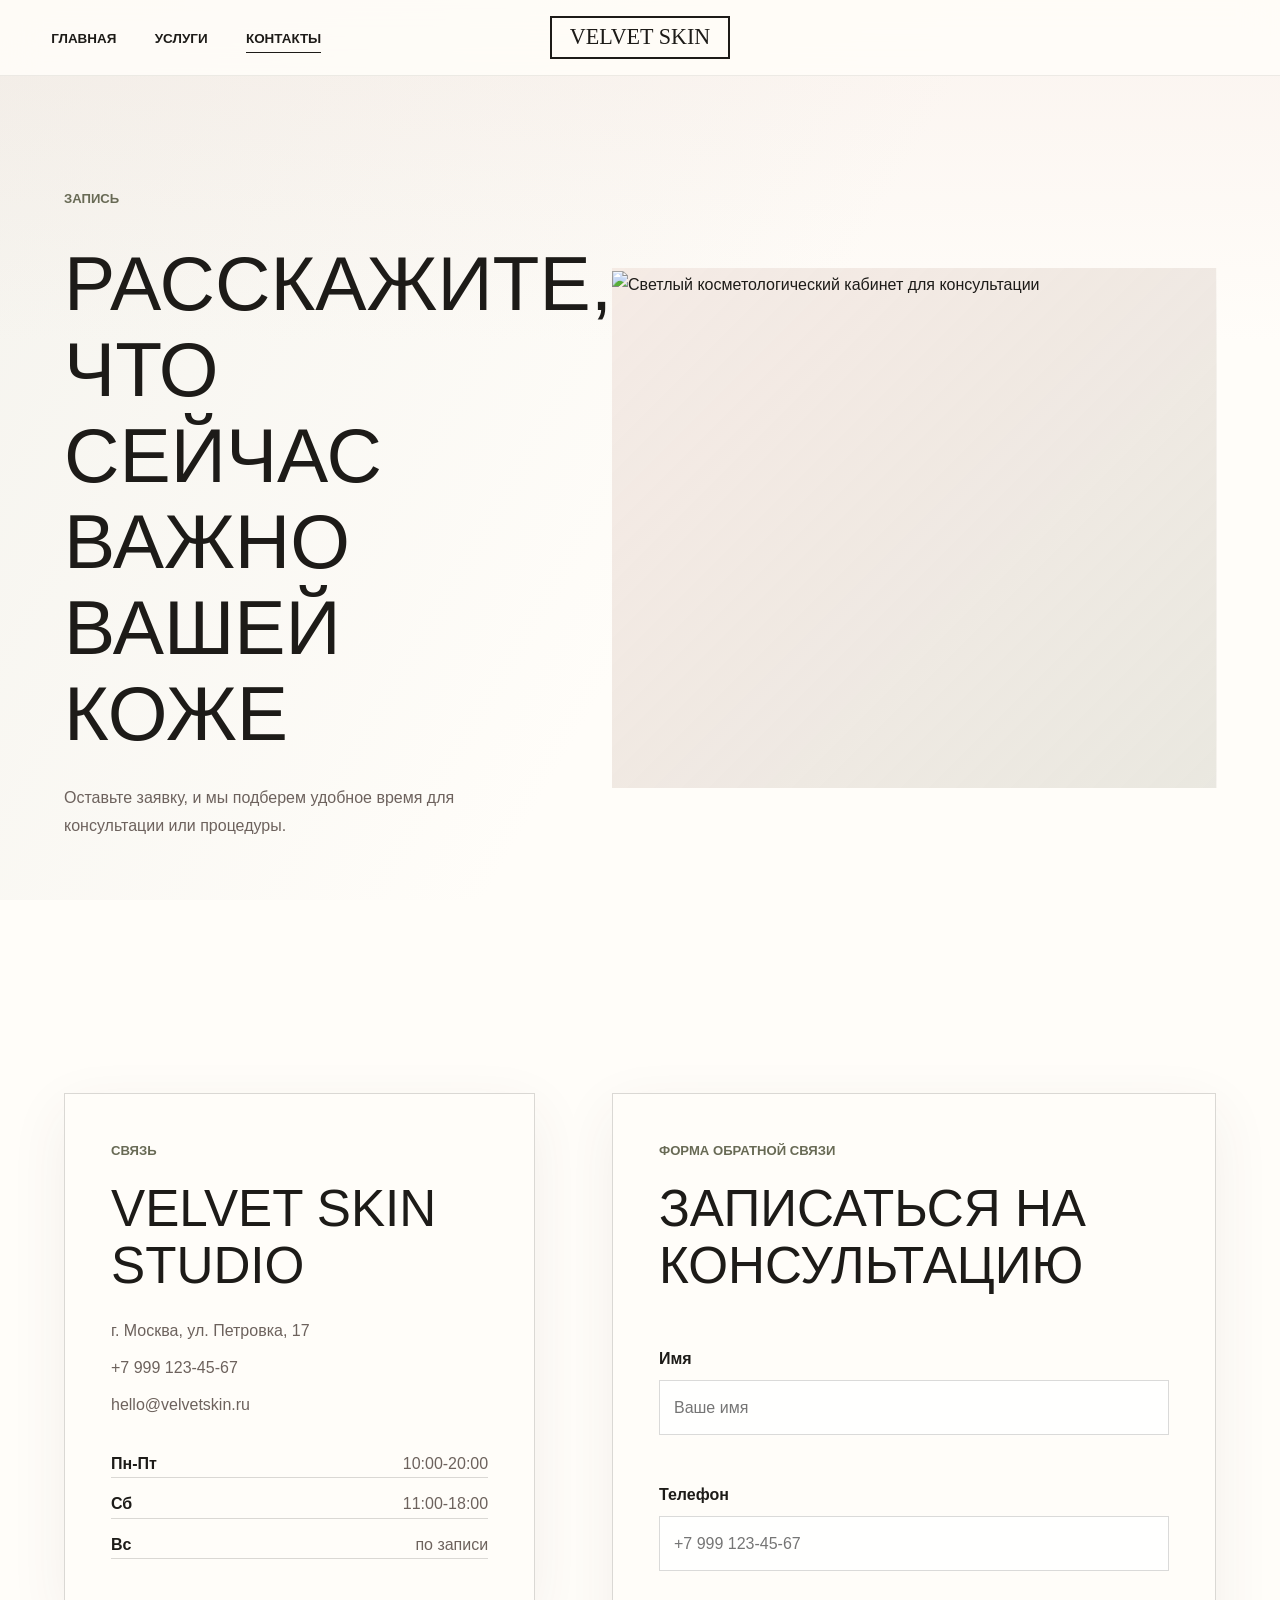
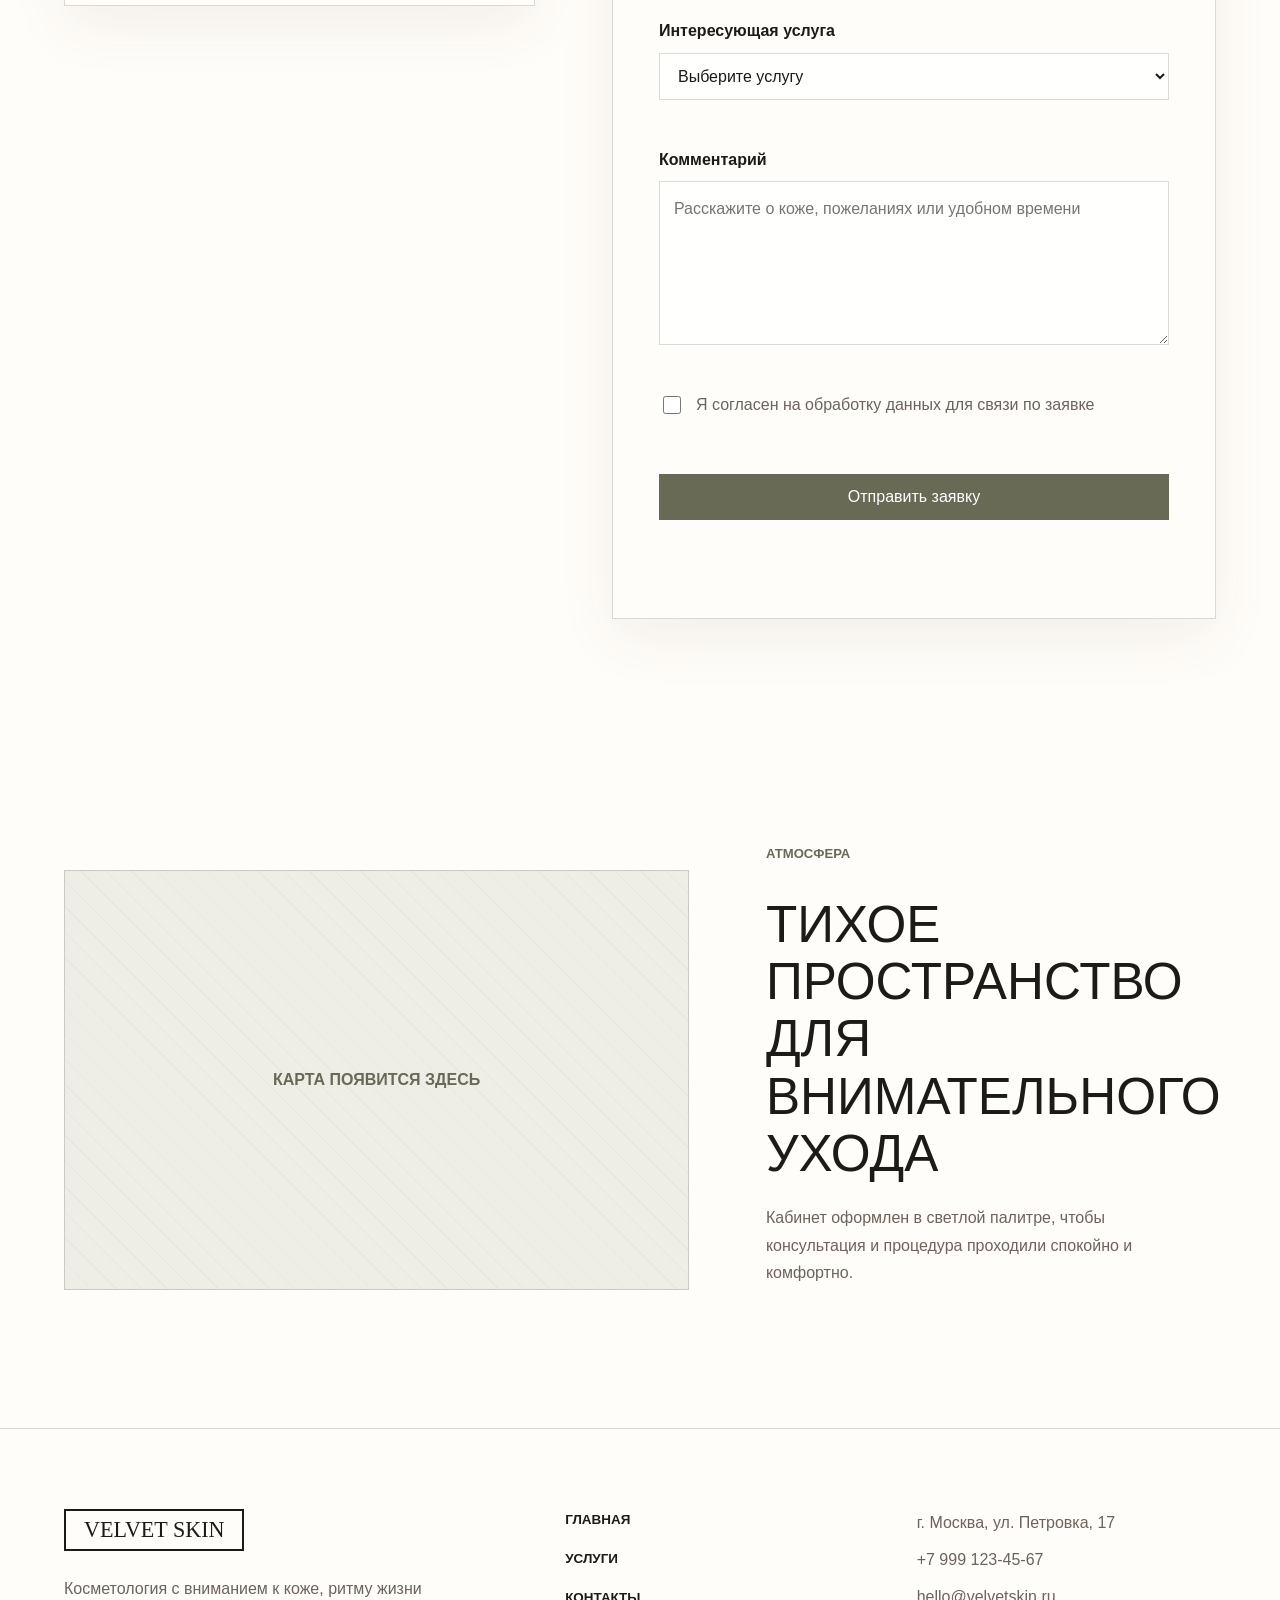
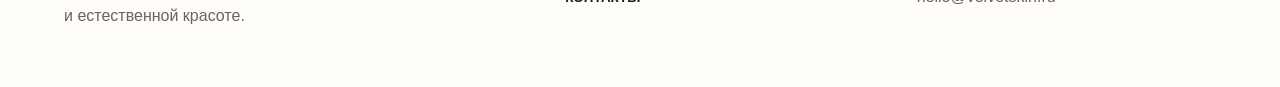
==== contacts.html @ 9fbb068e "Add files via upload" ====
<!DOCTYPE html>
<html lang="ru">
<head>
  <meta charset="UTF-8">
  <meta name="viewport" content="width=device-width, initial-scale=1.0">
  <meta name="description" content="Контакты косметолога Velvet Skin: запись на консультацию, адрес, телефон и форма обратной связи.">
  <link rel="stylesheet" href="css/style.css">
  <title>Контакты | Velvet Skin</title>
</head>
<body>
  <header class="site-header">
    <a class="logo" href="index.html" aria-label="Velvet Skin, главная страница">Velvet Skin</a>

    <button class="nav-toggle" type="button" aria-label="Открыть меню" aria-expanded="false" aria-controls="site-nav" data-nav-toggle>
      <span></span>
      <span></span>
      <span></span>
    </button>

    <nav class="site-nav" id="site-nav" aria-label="Основная навигация" data-nav>
      <ul>
        <li><a href="index.html">Главная</a></li>
        <li><a href="services.html">Услуги</a></li>
        <li><a href="contacts.html" aria-current="page">Контакты</a></li>
      </ul>
    </nav>
  </header>

  <main>
    <section class="page-hero contacts-hero" aria-labelledby="contacts-title">
      <div class="page-hero-copy" data-reveal>
        <p class="section-kicker">Запись</p>
        <h1 id="contacts-title">Расскажите, что сейчас важно вашей коже</h1>
        <p>Оставьте заявку, и мы подберем удобное время для консультации или процедуры.</p>
      </div>
      <div class="page-hero-media parallax-frame" data-parallax>
        <img src="https://images.unsplash.com/photo-1607008829749-c0f284a49828?auto=format&fit=crop&w=1500&q=85" alt="Светлый косметологический кабинет для консультации">
      </div>
    </section>

    <section class="contact-section" aria-labelledby="contact-form-title">
      <div class="contact-details" data-reveal>
        <p class="section-kicker">Связь</p>
        <h2>Velvet Skin Studio</h2>
        <address>
          <span>г. Москва, ул. Петровка, 17</span>
          <a href="tel:+79991234567">+7 999 123-45-67</a>
          <a href="mailto:hello@velvetskin.ru">hello@velvetskin.ru</a>
        </address>
        <dl class="schedule-list">
          <div>
            <dt>Пн-Пт</dt>
            <dd>10:00-20:00</dd>
          </div>
          <div>
            <dt>Сб</dt>
            <dd>11:00-18:00</dd>
          </div>
          <div>
            <dt>Вс</dt>
            <dd>по записи</dd>
          </div>
        </dl>
      </div>

      <form class="contact-form" id="contact-form" action="#" method="post" novalidate data-contact-form>
        <div class="form-heading">
          <p class="section-kicker">Форма обратной связи</p>
          <h2 id="contact-form-title">Записаться на консультацию</h2>
        </div>

        <div class="form-field">
          <label for="name">Имя</label>
          <input type="text" id="name" name="name" autocomplete="name" required minlength="2" placeholder="Ваше имя">
          <span class="form-error" data-error-for="name"></span>
        </div>

        <div class="form-field">
          <label for="phone">Телефон</label>
          <input type="tel" id="phone" name="phone" autocomplete="tel" required placeholder="+7 999 123-45-67">
          <span class="form-error" data-error-for="phone"></span>
        </div>

        <div class="form-field">
          <label for="service">Интересующая услуга</label>
          <select id="service" name="service" required>
            <option value="">Выберите услугу</option>
            <option value="cleansing">Атравматичная чистка</option>
            <option value="hydration">Увлажняющий уход</option>
            <option value="barrier">Восстановление барьера</option>
            <option value="anti-age">Антивозрастная программа</option>
            <option value="consultation">Нужна консультация</option>
          </select>
          <span class="form-error" data-error-for="service"></span>
        </div>

        <div class="form-field">
          <label for="message">Комментарий</label>
          <textarea id="message" name="message" rows="5" placeholder="Расскажите о коже, пожеланиях или удобном времени"></textarea>
          <span class="form-error" data-error-for="message"></span>
        </div>

        <label class="form-consent" for="consent">
          <input type="checkbox" id="consent" name="consent" required>
          <span>Я согласен на обработку данных для связи по заявке</span>
        </label>
        <span class="form-error" data-error-for="consent"></span>

        <button class="button button-primary" type="submit">Отправить заявку</button>
        <p class="form-status" aria-live="polite" data-form-status></p>
      </form>
    </section>

    <section class="studio-location layered-section" aria-labelledby="location-title">
      <div class="location-map" aria-label="Зона карты">
        <p>Карта появится здесь</p>
      </div>
      <div class="location-copy" data-reveal>
        <p class="section-kicker">Атмосфера</p>
        <h2 id="location-title">Тихое пространство для внимательного ухода</h2>
        <p>Кабинет оформлен в светлой палитре, чтобы консультация и процедура проходили спокойно и комфортно.</p>
      </div>
    </section>
  </main>

  <footer class="site-footer">
    <div class="footer-brand">
      <a class="logo" href="index.html">Velvet Skin</a>
      <p>Косметология с вниманием к коже, ритму жизни и естественной красоте.</p>
    </div>
    <nav class="footer-nav" aria-label="Навигация в подвале">
      <a href="index.html">Главная</a>
      <a href="services.html">Услуги</a>
      <a href="contacts.html">Контакты</a>
    </nav>
    <address class="footer-contacts">
      <span>г. Москва, ул. Петровка, 17</span>
      <a href="tel:+79991234567">+7 999 123-45-67</a>
      <a href="mailto:hello@velvetskin.ru">hello@velvetskin.ru</a>
    </address>
  </footer>
  <script src="js/script.js" defer></script>
</body>
</html>
---- css/style.css ----
:root {
  --color-cream: #fbf7f2;
  --color-ivory: #fffdf9;
  --color-powder: #ead2cb;
  --color-blush: #d9aaa4;
  --color-mist: #d9d9cf;
  --color-sage: #686a55;
  --color-graphite: #1d1b18;
  --color-muted: #6d625d;
  --color-line: rgba(29, 27, 24, 0.16);
  --shadow-soft: 0 24px 80px rgba(78, 58, 50, 0.12);
  --max-width: 1180px;
  --section-space: 112px;
  --ease: cubic-bezier(0.22, 1, 0.36, 1);
}

* {
  box-sizing: border-box;
}

html {
  scroll-behavior: smooth;
}

body {
  margin: 0;
  color: var(--color-graphite);
  background: var(--color-ivory);
  font-family: "Inter", "Segoe UI", Arial, sans-serif;
  line-height: 1.7;
  text-rendering: optimizeLegibility;
}

body::before {
  content: "";
  position: fixed;
  inset: 0;
  z-index: -2;
  background:
    linear-gradient(180deg, rgba(234, 210, 203, 0.22), transparent 38%),
    linear-gradient(120deg, rgba(217, 217, 207, 0.28), transparent 56%),
    var(--color-ivory);
}

img {
  display: block;
  width: 100%;
  height: 100%;
  object-fit: cover;
}

a {
  color: inherit;
  text-decoration: none;
}

button,
input,
select,
textarea {
  font: inherit;
}

.site-header {
  position: sticky;
  top: 0;
  z-index: 50;
  display: grid;
  grid-template-columns: 1fr auto 1fr;
  align-items: center;
  min-height: 76px;
  padding: 0 clamp(18px, 4vw, 58px);
  background: rgba(255, 253, 249, 0.88);
  border-bottom: 1px solid rgba(29, 27, 24, 0.08);
  backdrop-filter: blur(18px);
}

.logo {
  justify-self: center;
  display: inline-flex;
  align-items: center;
  justify-content: center;
  min-width: 154px;
  padding: 8px 18px;
  border: 2px solid var(--color-graphite);
  color: var(--color-graphite);
  font-family: Georgia, "Times New Roman", serif;
  font-size: 1.38rem;
  line-height: 1;
  text-transform: uppercase;
  letter-spacing: 0;
}

.site-header > .logo {
  grid-column: 2;
}

.site-nav {
  grid-column: 1;
  grid-row: 1;
}

.site-nav ul {
  display: flex;
  align-items: center;
  gap: clamp(18px, 3vw, 42px);
  margin: 0;
  padding: 0;
  list-style: none;
}

.site-nav a,
.footer-nav a {
  position: relative;
  font-size: 0.84rem;
  font-weight: 600;
  text-transform: uppercase;
  letter-spacing: 0;
}

.site-nav a::after,
.footer-nav a::after {
  content: "";
  position: absolute;
  left: 0;
  right: 0;
  bottom: -7px;
  height: 1px;
  background: currentColor;
  transform: scaleX(0);
  transform-origin: right;
  transition: transform 240ms var(--ease);
}

.site-nav a:hover::after,
.site-nav a:focus-visible::after,
.site-nav a[aria-current="page"]::after,
.footer-nav a:hover::after,
.footer-nav a:focus-visible::after {
  transform: scaleX(1);
  transform-origin: left;
}

.nav-toggle {
  display: none;
  justify-self: end;
  width: 44px;
  height: 44px;
  padding: 0;
  border: 1px solid var(--color-line);
  border-radius: 50%;
  background: rgba(255, 253, 249, 0.86);
  cursor: pointer;
}

.nav-toggle span {
  display: block;
  width: 18px;
  height: 1px;
  margin: 5px auto;
  background: var(--color-graphite);
  transition: transform 220ms var(--ease), opacity 220ms var(--ease);
}

.nav-toggle.is-open span:nth-child(1) {
  transform: translateY(6px) rotate(45deg);
}

.nav-toggle.is-open span:nth-child(2) {
  opacity: 0;
}

.nav-toggle.is-open span:nth-child(3) {
  transform: translateY(-6px) rotate(-45deg);
}

main {
  overflow: clip;
}

section {
  position: relative;
  padding: var(--section-space) clamp(20px, 5vw, 72px);
}

.hero,
.page-hero,
.slider-section,
.featured-services,
.care-tips,
.service-filter-section,
.contact-section,
.three-section,
.ritual-section,
.studio-location,
.philosophy {
  max-width: calc(var(--max-width) + 144px);
  margin-inline: auto;
}

.hero {
  display: grid;
  grid-template-columns: minmax(0, 1.15fr) minmax(320px, 0.85fr);
  align-items: center;
  min-height: calc(100vh - 76px);
  gap: clamp(24px, 5vw, 72px);
  padding-top: 72px;
}

.hero-media {
  min-height: 620px;
}

.hero-content {
  max-width: 560px;
  margin-left: -120px;
  padding: 52px 0 52px 64px;
  background: linear-gradient(90deg, rgba(255, 253, 249, 0.9), rgba(255, 253, 249, 0.62));
}

.section-kicker {
  margin: 0 0 18px;
  color: var(--color-sage);
  font-size: 0.82rem;
  font-weight: 700;
  text-transform: uppercase;
  letter-spacing: 0;
}

h1,
h2,
h3,
p {
  margin-top: 0;
}

h1,
h2 {
  font-weight: 400;
  line-height: 1.12;
  text-transform: uppercase;
  letter-spacing: 0;
}

h1 {
  margin-bottom: 28px;
  font-size: clamp(2.5rem, 6vw, 5.5rem);
}

h2 {
  margin-bottom: 22px;
  font-size: clamp(2rem, 4vw, 3.65rem);
}

h3 {
  margin-bottom: 14px;
  font-size: clamp(1.25rem, 2vw, 1.8rem);
  font-weight: 400;
  line-height: 1.25;
}

p {
  color: var(--color-muted);
}

.hero-content p:not(.section-kicker),
.page-hero-copy p,
.three-copy p,
.ritual-copy p,
.location-copy p {
  max-width: 48ch;
  margin-bottom: 30px;
}

.button,
.slider-button,
.service-tabs button,
.contact-form button {
  display: inline-flex;
  align-items: center;
  justify-content: center;
  min-height: 46px;
  padding: 0 28px;
  border: 1px solid var(--color-graphite);
  background: transparent;
  color: var(--color-graphite);
  cursor: pointer;
  transition:
    background-color 220ms var(--ease),
    color 220ms var(--ease),
    border-color 220ms var(--ease),
    transform 220ms var(--ease);
}

.button:hover,
.slider-button:hover,
.service-tabs button:hover,
.contact-form button:hover {
  transform: translateY(-2px);
}

.button-primary,
.contact-form button {
  border-color: var(--color-sage);
  background: var(--color-sage);
  color: #fff;
}

.button-primary:hover,
.contact-form button:hover {
  background: var(--color-graphite);
  border-color: var(--color-graphite);
}

.button-outline:hover,
.slider-button:hover,
.service-tabs button:hover,
.service-tabs button[aria-selected="true"] {
  background: var(--color-graphite);
  color: #fff;
}

.parallax-frame {
  position: relative;
  overflow: hidden;
  background:
    linear-gradient(135deg, rgba(234, 210, 203, 0.34), rgba(217, 217, 207, 0.5)),
    var(--color-cream);
  box-shadow: var(--shadow-soft);
}

.parallax-frame::after {
  content: "";
  position: absolute;
  inset: 0;
  background: linear-gradient(115deg, transparent 18%, rgba(255, 255, 255, 0.32) 45%, transparent 72%);
  opacity: 0;
  transform: translateX(-36%);
  transition: opacity 320ms var(--ease), transform 700ms var(--ease);
  pointer-events: none;
}

.parallax-frame:hover::after {
  opacity: 1;
  transform: translateX(36%);
}

.parallax-frame img {
  min-height: 112%;
  transform: translateY(var(--parallax-y, 0));
  transition: transform 120ms linear;
}

.section-heading {
  max-width: 760px;
  margin: 0 auto 72px;
  text-align: center;
}

.home-slider {
  position: relative;
  display: grid;
  gap: 28px;
}

.slide {
  display: none;
  grid-template-columns: minmax(280px, 0.75fr) minmax(0, 1.25fr);
  align-items: center;
  gap: clamp(32px, 7vw, 104px);
  min-height: 520px;
}

.slide.is-active {
  display: grid;
  animation: fadeUp 700ms var(--ease) both;
}

.slide-copy {
  max-width: 420px;
  justify-self: end;
}

.slide-media {
  min-height: 520px;
}

.slider-controls {
  display: flex;
  justify-content: center;
  gap: 14px;
}

.philosophy {
  --layer-progress: 0;
  display: grid;
  grid-template-columns: 1fr 0.8fr;
  gap: clamp(32px, 7vw, 110px);
  align-items: end;
  max-width: none;
  margin-top: 36px;
  background: var(--color-mist);
  overflow: hidden;
}

.philosophy::before {
  content: "";
  position: absolute;
  inset: 0;
  background:
    linear-gradient(90deg, rgba(255, 253, 249, 0.2), transparent 38%),
    linear-gradient(135deg, transparent 0 42%, rgba(234, 210, 203, 0.34) 42% 58%, transparent 58%);
  opacity: calc(0.18 + var(--layer-progress) * 0.46);
  transform: translateY(calc(var(--layer-progress) * -34px));
  pointer-events: none;
}

.philosophy.layered-section {
  z-index: 1;
  min-height: 64vh;
  padding-bottom: 160px;
}

.philosophy-copy {
  position: relative;
  max-width: 680px;
  margin-left: auto;
  --reveal-visible-y: calc(var(--layer-progress, 0) * -20px);
}

.philosophy-note {
  position: relative;
  max-width: 430px;
  padding: 34px;
  background: rgba(255, 253, 249, 0.7);
  border: 1px solid rgba(29, 27, 24, 0.1);
  --reveal-visible-y: calc(var(--layer-progress, 0) * 18px);
}

.featured-services {
  z-index: 2;
  max-width: calc(var(--max-width) + 64px);
  margin-top: -96px;
  background: var(--color-ivory);
  border: 1px solid rgba(29, 27, 24, 0.08);
  box-shadow: 0 -24px 70px rgba(78, 58, 50, 0.08);
}

.section-layer {
  z-index: 2;
}

.service-preview-grid,
.tips-grid,
.services-grid {
  display: grid;
  grid-template-columns: repeat(3, minmax(0, 1fr));
  gap: 22px;
}

.service-card,
.tip-card {
  position: relative;
  overflow: hidden;
  min-height: 280px;
  padding: clamp(24px, 4vw, 38px);
  background: rgba(255, 253, 249, 0.78);
  border: 1px solid var(--color-line);
  box-shadow: 0 18px 48px rgba(78, 58, 50, 0.06);
  transition:
    transform 260ms var(--ease),
    border-color 260ms var(--ease),
    box-shadow 260ms var(--ease);
}

.service-card::before,
.tip-card::before {
  content: "";
  position: absolute;
  inset: 0 0 auto;
  height: 3px;
  background: linear-gradient(90deg, var(--color-powder), var(--color-sage));
  transform: scaleX(0);
  transform-origin: left;
  transition: transform 320ms var(--ease);
}

.service-card:hover,
.tip-card:hover {
  --reveal-visible-y: -8px;
  border-color: rgba(104, 106, 85, 0.42);
  box-shadow: 0 26px 64px rgba(78, 58, 50, 0.13);
}

.service-card:hover::before,
.tip-card:hover::before {
  transform: scaleX(1);
}

.service-card a {
  display: inline-flex;
  margin-top: 18px;
  border-bottom: 1px solid currentColor;
  color: var(--color-sage);
  font-weight: 700;
}

.three-section {
  display: grid;
  grid-template-columns: minmax(260px, 0.78fr) minmax(320px, 1fr);
  gap: clamp(28px, 6vw, 88px);
  align-items: center;
  background: linear-gradient(90deg, rgba(234, 210, 203, 0.32), rgba(255, 253, 249, 0));
}

.three-stage {
  position: relative;
  overflow: hidden;
  min-height: 480px;
  display: grid;
  place-items: center;
  border: 1px solid rgba(29, 27, 24, 0.12);
  background:
    radial-gradient(circle at 38% 28%, rgba(255, 255, 255, 0.92), transparent 26%),
    linear-gradient(145deg, rgba(234, 210, 203, 0.72), rgba(217, 217, 207, 0.72));
  box-shadow: var(--shadow-soft);
  animation: softFloat 7s var(--ease) infinite alternate;
}

.three-stage canvas {
  position: absolute;
  inset: 0;
  width: 100% !important;
  height: 100% !important;
}

.three-stage.is-three-ready .three-fallback {
  opacity: 0;
  visibility: hidden;
  transform: translateY(16px);
}

.three-fallback {
  position: relative;
  z-index: 1;
  max-width: 340px;
  padding: 36px;
  text-align: center;
  background: rgba(255, 253, 249, 0.66);
  border: 1px solid rgba(255, 255, 255, 0.62);
  transition: opacity 280ms var(--ease), visibility 280ms var(--ease), transform 280ms var(--ease);
}

.page-hero {
  display: grid;
  grid-template-columns: minmax(280px, 0.78fr) minmax(320px, 1fr);
  align-items: center;
  gap: clamp(30px, 6vw, 92px);
  min-height: 620px;
}

.page-hero-media {
  min-height: 520px;
}

.service-tabs {
  display: flex;
  flex-wrap: wrap;
  justify-content: center;
  gap: 12px;
  margin-bottom: 42px;
}

.service-time,
.service-price {
  display: block;
  color: var(--color-sage);
  font-weight: 700;
}

.service-time {
  margin-bottom: 18px;
  font-size: 0.82rem;
  text-transform: uppercase;
}

.service-price {
  margin-top: 22px;
}

.service-card.is-hidden {
  display: none;
}

.ritual-section,
.studio-location {
  display: grid;
  grid-template-columns: minmax(320px, 1fr) minmax(280px, 0.72fr);
  align-items: center;
  gap: clamp(30px, 6vw, 88px);
}

.ritual-media {
  min-height: 560px;
}

.contact-section {
  display: grid;
  grid-template-columns: minmax(260px, 0.78fr) minmax(320px, 1fr);
  gap: clamp(30px, 6vw, 88px);
  align-items: start;
}

.contact-details,
.contact-form {
  padding: clamp(28px, 4vw, 46px);
  border: 1px solid var(--color-line);
  background: rgba(255, 253, 249, 0.76);
  box-shadow: 0 18px 56px rgba(78, 58, 50, 0.07);
}

address {
  display: grid;
  gap: 10px;
  color: var(--color-muted);
  font-style: normal;
}

.schedule-list {
  display: grid;
  gap: 12px;
  margin: 32px 0 0;
}

.schedule-list div {
  display: flex;
  justify-content: space-between;
  gap: 24px;
  border-bottom: 1px solid var(--color-line);
}

.schedule-list dt {
  font-weight: 700;
}

.schedule-list dd {
  margin: 0;
  color: var(--color-muted);
}

.contact-form {
  display: grid;
  gap: 18px;
}

.form-heading {
  margin-bottom: 10px;
}

.form-field {
  display: grid;
  gap: 8px;
}

.form-field label {
  font-weight: 700;
}

.form-field input,
.form-field select,
.form-field textarea {
  width: 100%;
  border: 1px solid var(--color-line);
  background: rgba(255, 255, 255, 0.68);
  color: var(--color-graphite);
  padding: 13px 14px;
  outline: none;
  transition: border-color 220ms var(--ease), box-shadow 220ms var(--ease);
}

.form-field input:focus,
.form-field select:focus,
.form-field textarea:focus {
  border-color: var(--color-sage);
  box-shadow: 0 0 0 4px rgba(104, 106, 85, 0.1);
}

.form-field textarea {
  resize: vertical;
}

.form-consent {
  display: flex;
  gap: 12px;
  align-items: flex-start;
  color: var(--color-muted);
}

.form-consent input {
  width: 18px;
  height: 18px;
  margin-top: 5px;
  accent-color: var(--color-sage);
}

.form-error,
.form-status {
  min-height: 20px;
  color: #9a3f3f;
  font-size: 0.9rem;
}

.form-status.is-success {
  color: var(--color-sage);
}

.location-map {
  min-height: 420px;
  display: grid;
  place-items: center;
  background:
    linear-gradient(rgba(255, 253, 249, 0.55), rgba(255, 253, 249, 0.55)),
    repeating-linear-gradient(45deg, rgba(104, 106, 85, 0.13) 0 1px, transparent 1px 18px),
    var(--color-mist);
  border: 1px solid var(--color-line);
}

.location-map p {
  margin: 0;
  color: var(--color-sage);
  font-weight: 700;
  text-transform: uppercase;
}

.site-footer {
  display: grid;
  grid-template-columns: minmax(240px, 1.1fr) minmax(180px, 0.7fr) minmax(220px, 0.8fr);
  gap: clamp(28px, 7vw, 96px);
  padding: 80px clamp(20px, 5vw, 72px) 42px;
  background: var(--color-ivory);
  border-top: 1px solid var(--color-line);
}

.footer-brand .logo {
  margin-bottom: 24px;
}

.footer-brand p {
  max-width: 360px;
}

.footer-nav {
  display: grid;
  align-content: start;
  gap: 16px;
}

.footer-contacts {
  align-content: start;
}

[data-reveal] {
  --reveal-visible-y: 0px;
  opacity: 0;
  transform: translateY(34px);
}

[data-reveal].is-visible {
  opacity: 1;
  transform: translateY(var(--reveal-visible-y));
  transition: opacity 700ms var(--ease), transform 700ms var(--ease);
}

.service-card:nth-child(2),
.tip-card:nth-child(2) {
  transition-delay: 80ms;
}

.service-card:nth-child(3),
.tip-card:nth-child(3) {
  transition-delay: 140ms;
}

.service-card:nth-child(4) {
  transition-delay: 40ms;
}

.service-card:nth-child(5) {
  transition-delay: 110ms;
}

.service-card:nth-child(6) {
  transition-delay: 170ms;
}

body.is-ready .hero-media,
body.is-ready .page-hero-media {
  animation: imageUnveil 900ms var(--ease) both;
}

body.is-ready .hero-content,
body.is-ready .page-hero-copy {
  animation: softSlideIn 820ms 120ms var(--ease) both;
}

body.is-ready .logo {
  animation: logoSettle 620ms var(--ease) both;
}

@keyframes fadeUp {
  from {
    opacity: 0;
    transform: translateY(18px);
  }

  to {
    opacity: 1;
    transform: translateY(0);
  }
}

@keyframes imageUnveil {
  from {
    opacity: 0;
    clip-path: inset(12% 8% 12% 8%);
    transform: scale(0.985);
  }

  to {
    opacity: 1;
    clip-path: inset(0 0 0 0);
    transform: scale(1);
  }
}

@keyframes softSlideIn {
  from {
    opacity: 0;
    transform: translateY(28px);
  }

  to {
    opacity: 1;
    transform: translateY(0);
  }
}

@keyframes logoSettle {
  from {
    opacity: 0;
    transform: translateY(-8px);
  }

  to {
    opacity: 1;
    transform: translateY(0);
  }
}

@keyframes softFloat {
  from {
    transform: translateY(0);
  }

  to {
    transform: translateY(-12px);
  }
}

@media (max-width: 1024px) {
  :root {
    --section-space: 86px;
  }

  .site-header {
    grid-template-columns: 1fr auto;
  }

  .site-header > .logo {
    grid-column: 1;
    justify-self: start;
  }

  .site-nav {
    grid-column: 1 / -1;
    grid-row: 2;
    display: grid;
    grid-template-rows: 0fr;
    overflow: hidden;
    transition: grid-template-rows 260ms var(--ease);
  }

  .site-nav.is-open {
    grid-template-rows: 1fr;
  }

  .site-nav ul {
    min-height: 0;
    flex-direction: column;
    align-items: flex-start;
    gap: 18px;
    padding: 0 0 22px;
  }

  .nav-toggle {
    display: block;
  }

  .hero,
  .page-hero,
  .slide,
  .three-section,
  .ritual-section,
  .studio-location,
  .contact-section,
  .philosophy {
    grid-template-columns: 1fr;
  }

  .hero {
    min-height: auto;
    padding-top: 48px;
  }

  .hero-content {
    margin-left: 0;
    padding: 0;
    background: transparent;
  }

  .hero-media,
  .page-hero-media,
  .slide-media,
  .ritual-media {
    min-height: 440px;
  }

  .slide-copy {
    justify-self: start;
    max-width: 620px;
  }

  .featured-services {
    margin-top: -56px;
  }

  .service-preview-grid,
  .tips-grid,
  .services-grid {
    grid-template-columns: repeat(2, minmax(0, 1fr));
  }

  .site-footer {
    grid-template-columns: 1fr 1fr;
  }
}

@media (max-width: 720px) {
  :root {
    --section-space: 68px;
  }

  .site-header {
    min-height: 68px;
    padding-inline: 16px;
  }

  .logo {
    min-width: 132px;
    padding: 8px 14px;
    font-size: 1.08rem;
  }

  section {
    padding-inline: 18px;
  }

  h1 {
    font-size: 2.35rem;
  }

  h2 {
    font-size: 2rem;
  }

  .hero-media,
  .page-hero-media,
  .slide-media,
  .ritual-media,
  .three-stage,
  .location-map {
    min-height: 340px;
  }

  .section-heading {
    margin-bottom: 42px;
    text-align: left;
  }

  .service-preview-grid,
  .tips-grid,
  .services-grid,
  .site-footer {
    grid-template-columns: 1fr;
  }

  .service-card,
  .tip-card,
  .contact-details,
  .contact-form {
    min-height: auto;
    padding: 24px;
  }

  .slider-controls,
  .service-tabs {
    justify-content: flex-start;
  }

  .button,
  .slider-button,
  .service-tabs button,
  .contact-form button {
    width: 100%;
  }

  .service-tabs button {
    width: auto;
  }

  .site-footer {
    padding-top: 58px;
  }

  .philosophy.layered-section {
    min-height: auto;
    padding-bottom: 86px;
  }

  .featured-services {
    margin-top: -34px;
  }

  [data-reveal] {
    opacity: 1;
    transform: none;
  }
}

@media (prefers-reduced-motion: reduce) {
  *,
  *::before,
  *::after {
    scroll-behavior: auto !important;
    animation-duration: 0.001ms !important;
    animation-iteration-count: 1 !important;
    transition-duration: 0.001ms !important;
  }

  [data-reveal] {
    opacity: 1;
    transform: none;
  }
}
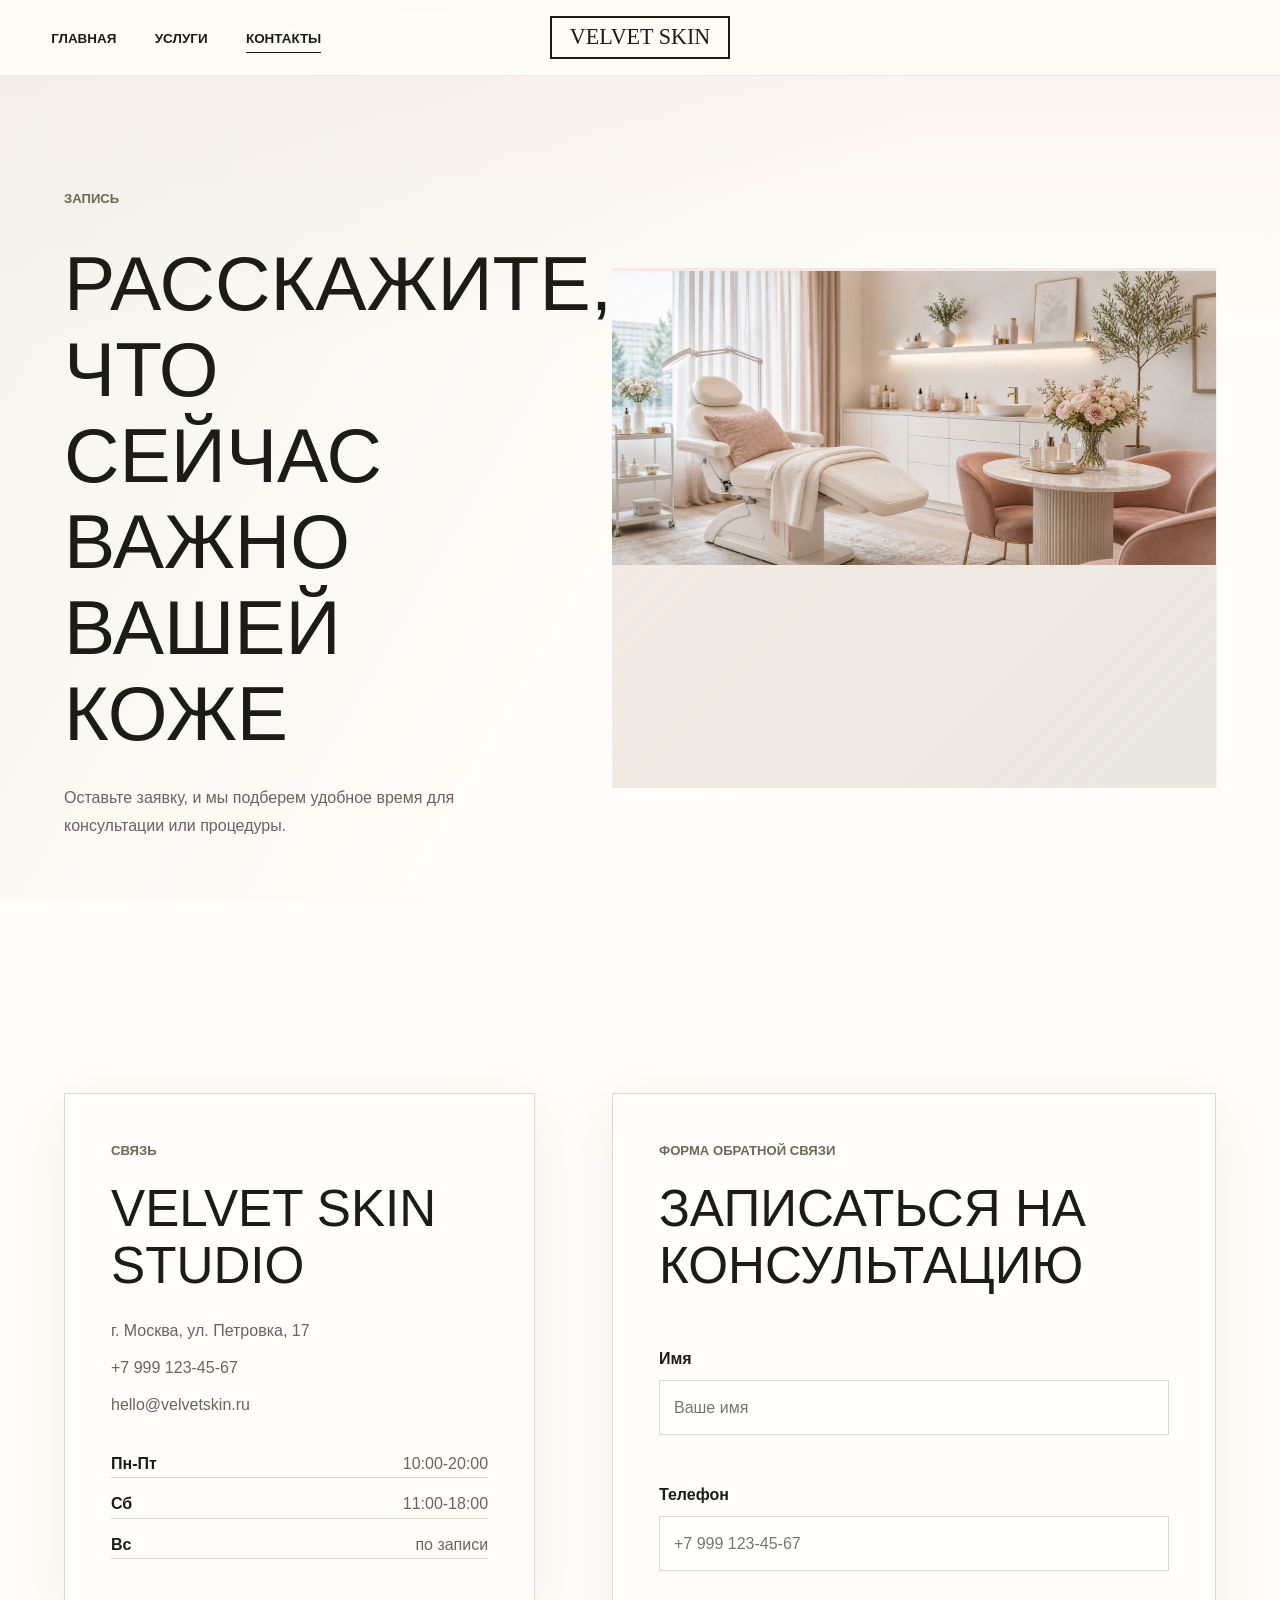
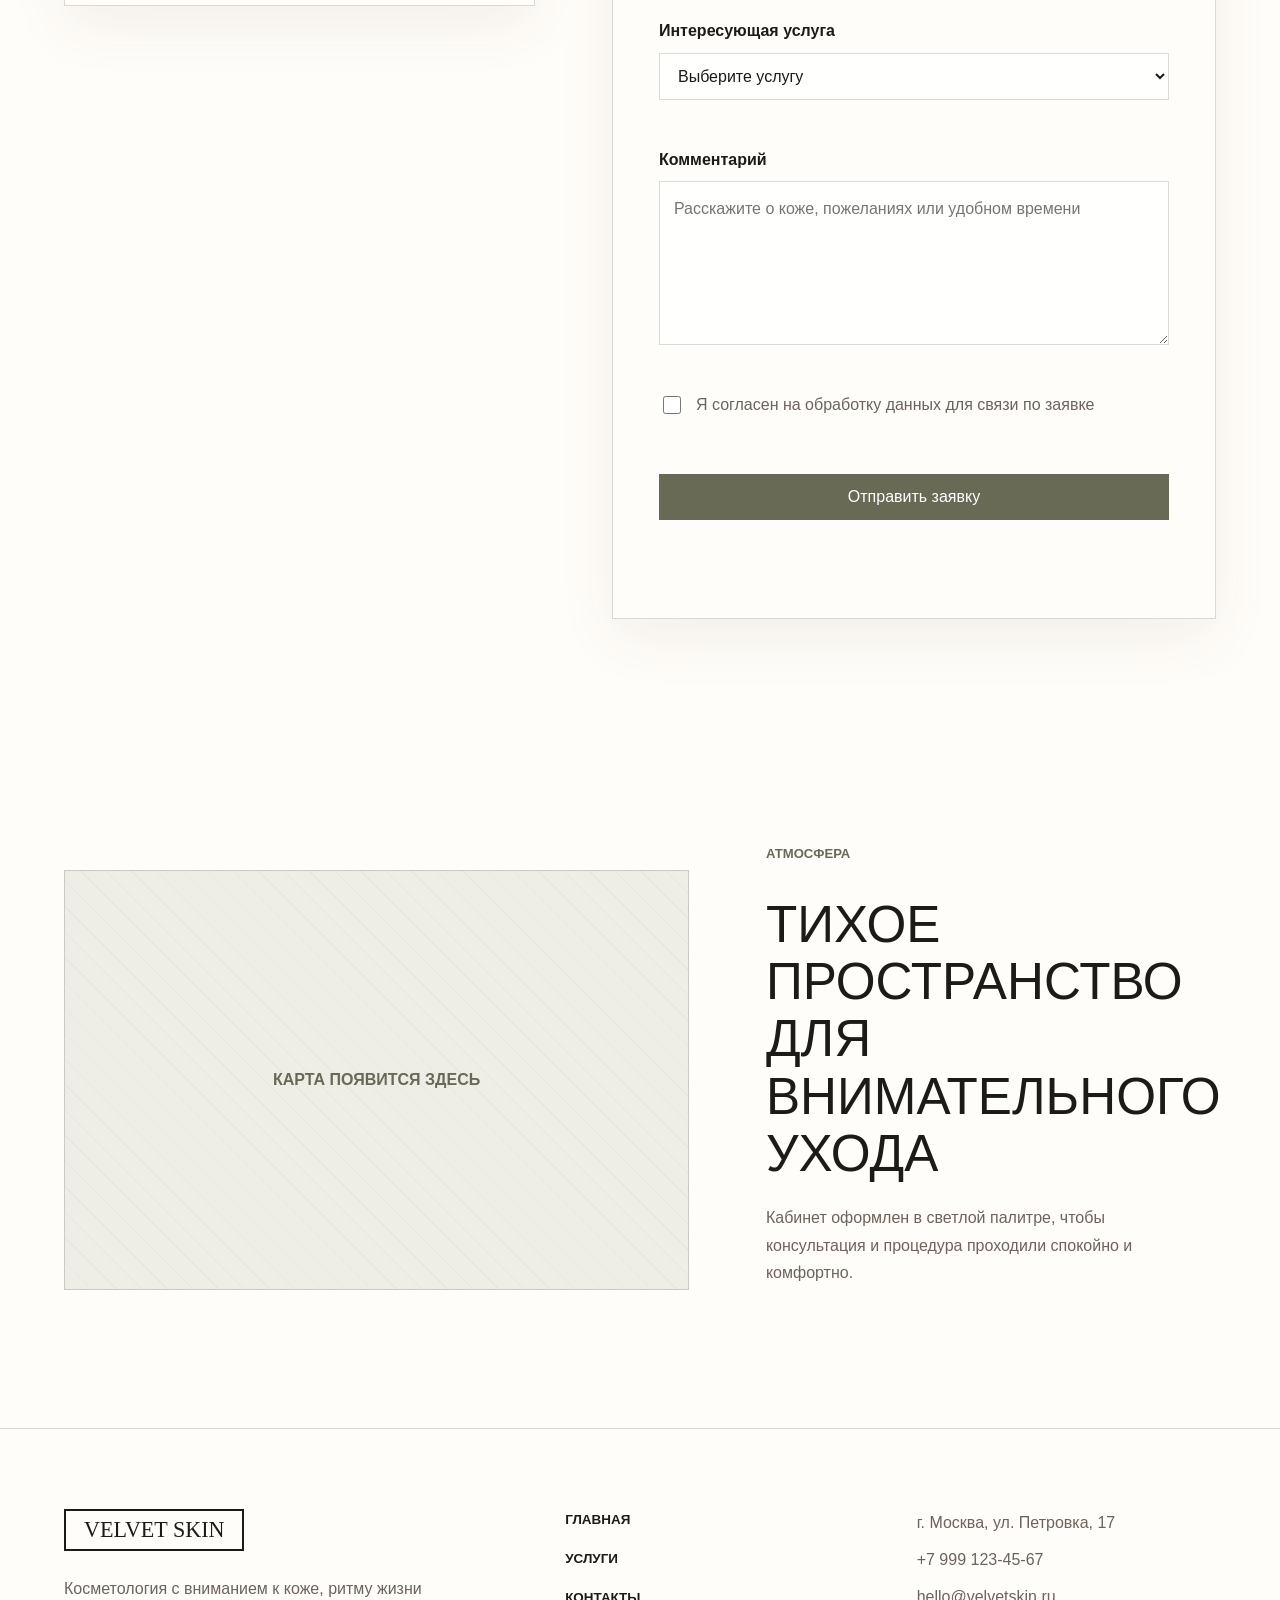
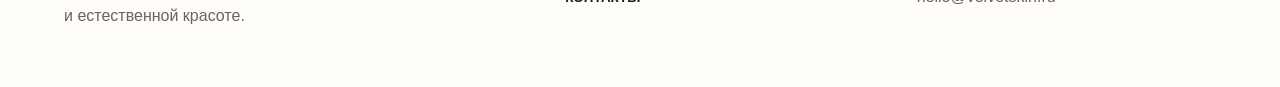
==== commit f2ae5803: "Add files via upload" ====
--- a/contacts.html
+++ b/contacts.html
@@ -34,7 +34,7 @@
         <p>Оставьте заявку, и мы подберем удобное время для консультации или процедуры.</p>
       </div>
       <div class="page-hero-media parallax-frame" data-parallax>
-        <img src="https://images.unsplash.com/photo-1607008829749-c0f284a49828?auto=format&fit=crop&w=1500&q=85" alt="Светлый косметологический кабинет для консультации">
+        <img src="assets/images/clinic-room.png" alt="Светлый косметологический кабинет для консультации">
       </div>
     </section>
 
